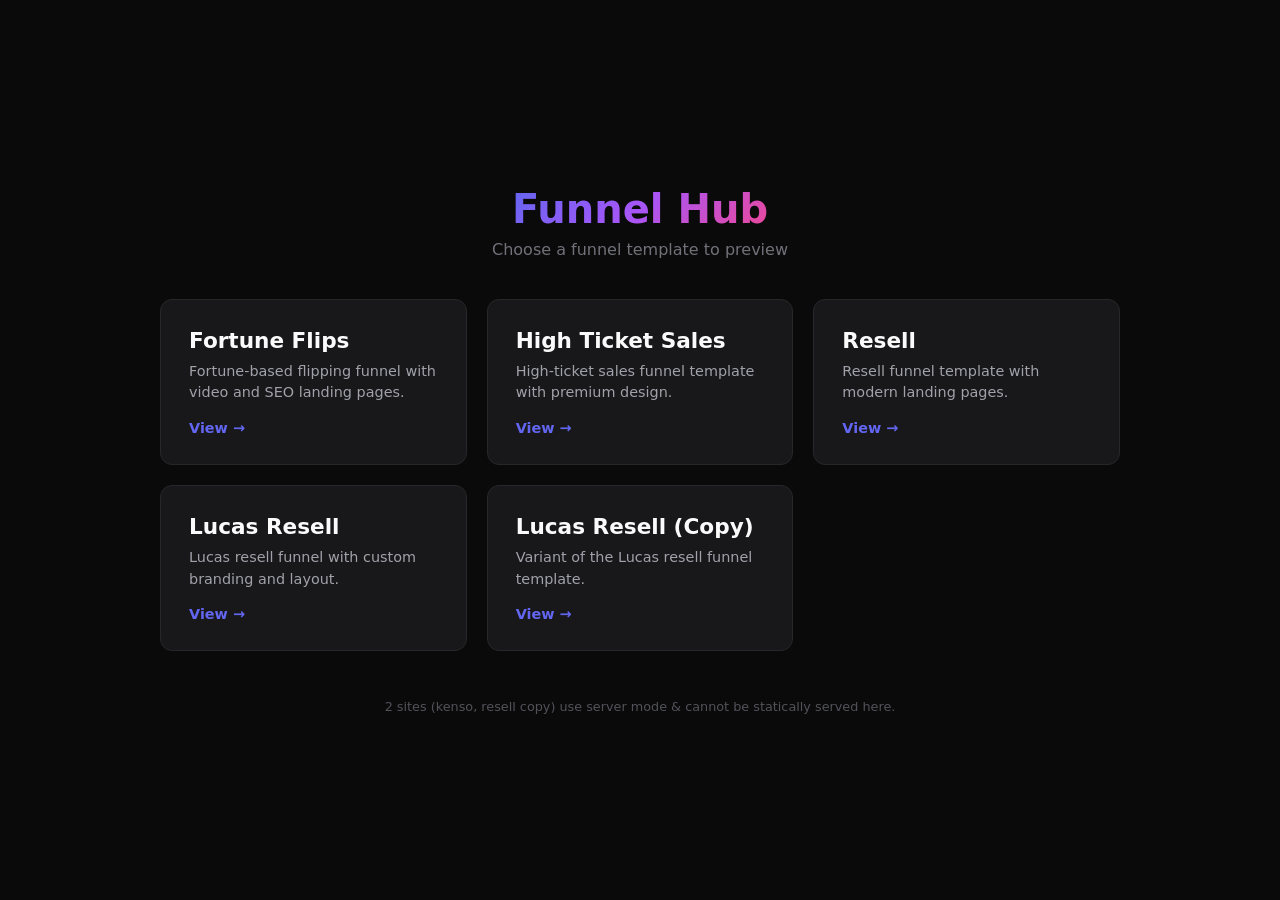
==== index.html @ 835b61b4 "Initial commit: funnel hub with 5 static sites" ====
<!DOCTYPE html>
<html lang="en">
<head>
<meta charset="UTF-8">
<meta name="viewport" content="width=device-width, initial-scale=1.0">
<title>Funnel Hub</title>
<style>
  *, *::before, *::after { box-sizing: border-box; margin: 0; padding: 0; }
  body {
    font-family: -apple-system, BlinkMacSystemFont, 'Segoe UI', system-ui, sans-serif;
    background: #0a0a0a;
    color: #f5f5f5;
    min-height: 100vh;
    display: flex;
    flex-direction: column;
    align-items: center;
    justify-content: center;
    padding: 2rem;
  }
  h1 {
    font-size: 2.5rem;
    font-weight: 700;
    margin-bottom: 0.5rem;
    background: linear-gradient(135deg, #6366f1, #a855f7, #ec4899);
    -webkit-background-clip: text;
    -webkit-text-fill-color: transparent;
    background-clip: text;
  }
  .subtitle {
    color: #71717a;
    margin-bottom: 2.5rem;
    font-size: 1rem;
  }
  .grid {
    display: grid;
    grid-template-columns: repeat(auto-fit, minmax(280px, 1fr));
    gap: 1.25rem;
    max-width: 960px;
    width: 100%;
  }
  .card {
    background: #18181b;
    border: 1px solid #27272a;
    border-radius: 12px;
    padding: 1.75rem;
    text-decoration: none;
    color: inherit;
    transition: border-color 0.2s, transform 0.2s, box-shadow 0.2s;
    display: flex;
    flex-direction: column;
    gap: 0.5rem;
  }
  .card:hover {
    border-color: #6366f1;
    transform: translateY(-2px);
    box-shadow: 0 8px 30px rgba(99, 102, 241, 0.15);
  }
  .card h2 {
    font-size: 1.35rem;
    font-weight: 600;
    color: #fafafa;
  }
  .card p {
    color: #a1a1aa;
    font-size: 0.9rem;
    line-height: 1.5;
    flex: 1;
  }
  .card .arrow {
    color: #6366f1;
    font-weight: 600;
    font-size: 0.9rem;
    margin-top: 0.5rem;
  }
  .footer {
    margin-top: 3rem;
    color: #52525b;
    font-size: 0.8rem;
  }
</style>
</head>
<body>
<h1>Funnel Hub</h1>
<p class="subtitle">Choose a funnel template to preview</p>
<div class="grid">
  <a href="/fortuneflips" class="card">
    <h2>Fortune Flips</h2>
    <p>Fortune-based flipping funnel with video and SEO landing pages.</p>
    <span class="arrow">View &rarr;</span>
  </a>
  <a href="/highticketsales" class="card">
    <h2>High Ticket Sales</h2>
    <p>High-ticket sales funnel template with premium design.</p>
    <span class="arrow">View &rarr;</span>
  </a>
  <a href="/resell" class="card">
    <h2>Resell</h2>
    <p>Resell funnel template with modern landing pages.</p>
    <span class="arrow">View &rarr;</span>
  </a>
  <a href="/lucasresell" class="card">
    <h2>Lucas Resell</h2>
    <p>Lucas resell funnel with custom branding and layout.</p>
    <span class="arrow">View &rarr;</span>
  </a>
  <a href="/lucasresell-copy" class="card">
    <h2>Lucas Resell (Copy)</h2>
    <p>Variant of the Lucas resell funnel template.</p>
    <span class="arrow">View &rarr;</span>
  </a>
</div>
<p class="footer">2 sites (kenso, resell copy) use server mode &amp; cannot be statically served here.</p>
</body>
</html>
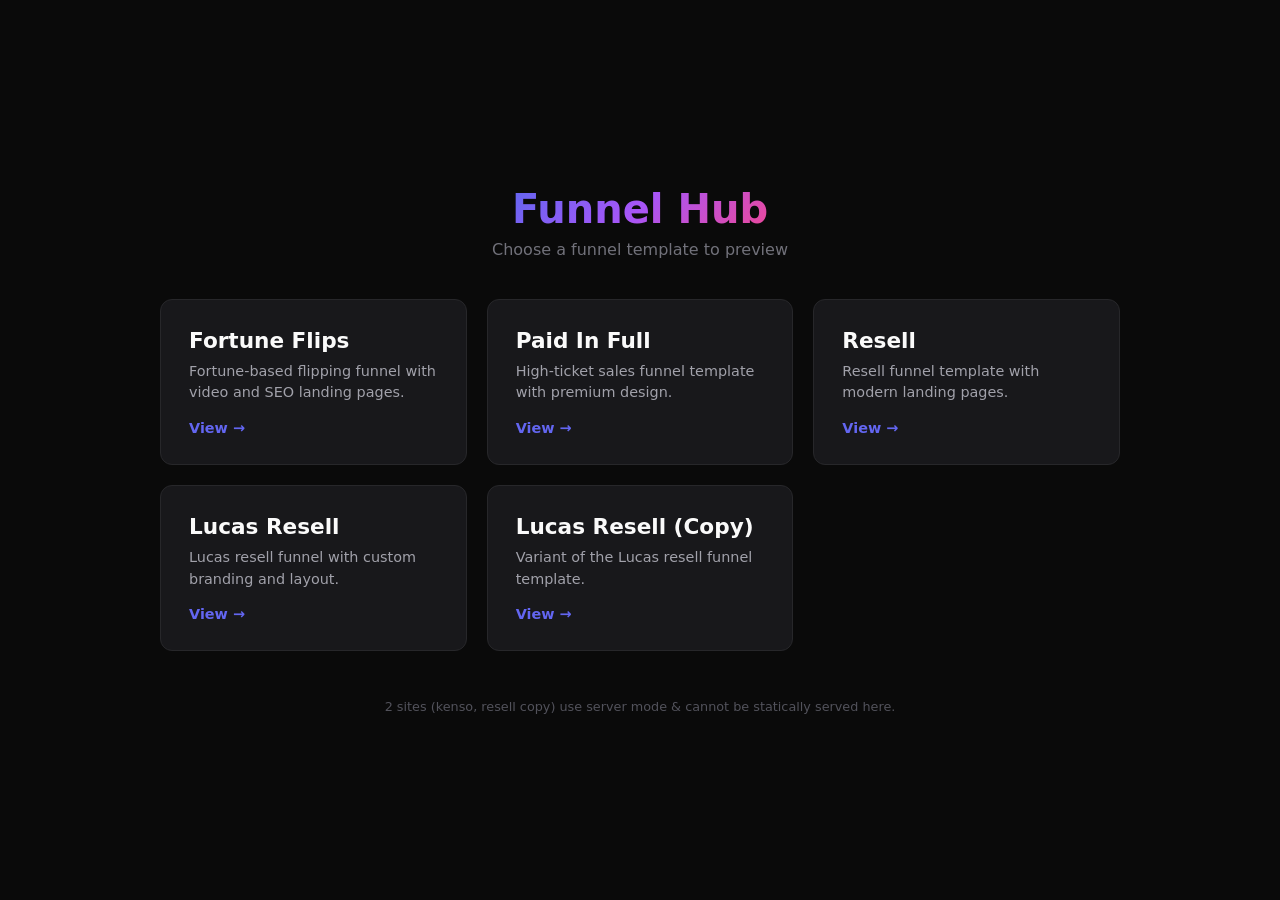
==== commit ddf285ac: "Fix subdirectory names to match site basePaths" ====
--- a/index.html
+++ b/index.html
@@ -88,8 +88,8 @@
     <p>Fortune-based flipping funnel with video and SEO landing pages.</p>
     <span class="arrow">View &rarr;</span>
   </a>
-  <a href="/highticketsales" class="card">
-    <h2>High Ticket Sales</h2>
+  <a href="/paidinfull" class="card">
+    <h2>Paid In Full</h2>
     <p>High-ticket sales funnel template with premium design.</p>
     <span class="arrow">View &rarr;</span>
   </a>
@@ -103,7 +103,7 @@
     <p>Lucas resell funnel with custom branding and layout.</p>
     <span class="arrow">View &rarr;</span>
   </a>
-  <a href="/lucasresell-copy" class="card">
+  <a href="/lucas-resell" class="card">
     <h2>Lucas Resell (Copy)</h2>
     <p>Variant of the Lucas resell funnel template.</p>
     <span class="arrow">View &rarr;</span>
